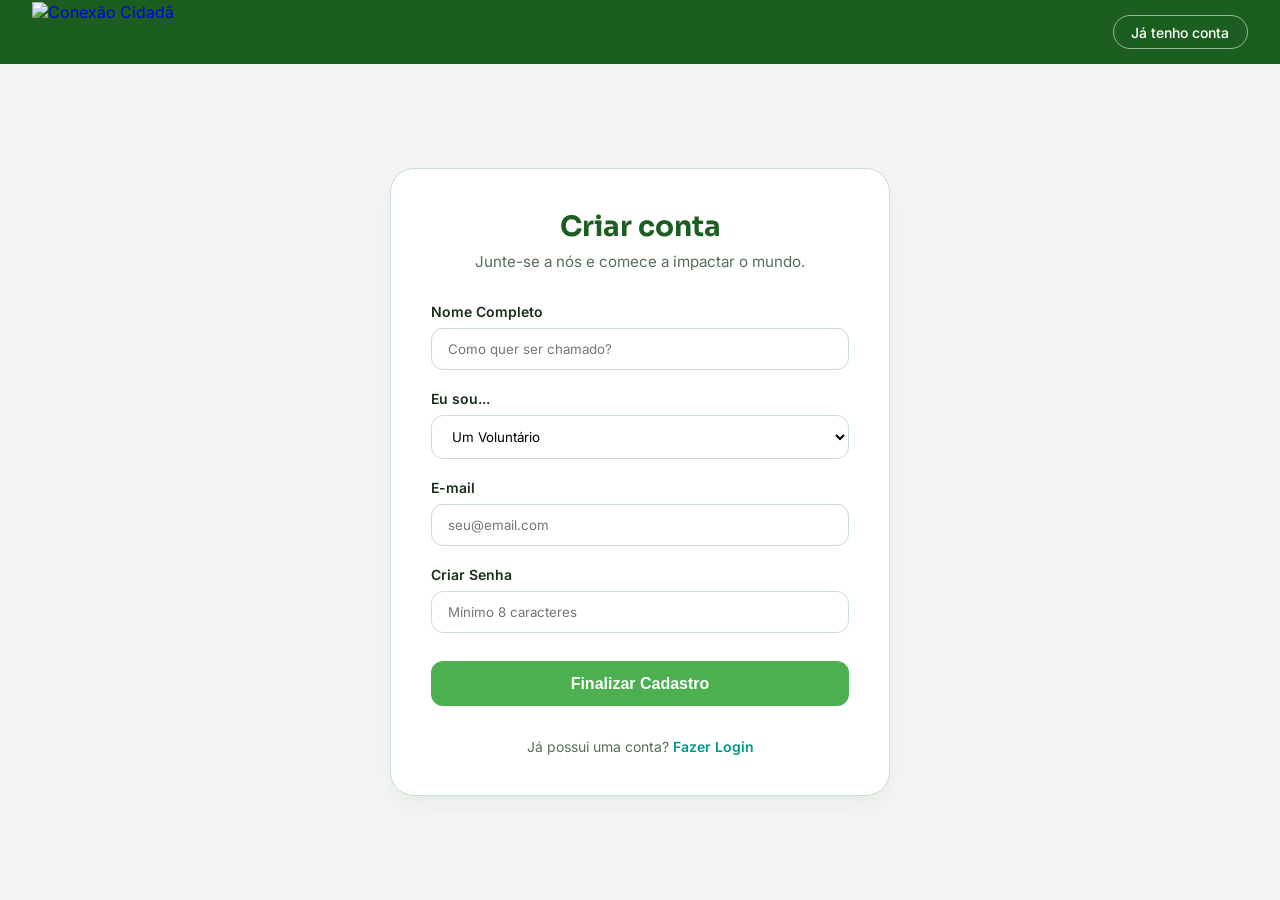
==== cadastro.html @ e44dca25 "Add files via upload" ====
<!DOCTYPE html>
<html lang="pt-BR">
<head>
  <meta charset="UTF-8" />
  <meta name="viewport" content="width=device-width, initial-scale=1.0" />
  <title>Cadastro - Conexão Cidadã</title>
  <link href="https://fonts.googleapis.com/css2?family=Sora:wght@400;600;700&family=Inter:wght@400;500&display=swap" rel="stylesheet" />
  <link rel="stylesheet" href="style.css" />
</head>
<body>

  <nav>
    <a href="index.html" class="logo-container">
        <img src="https://media.discordapp.net/attachments/785623564690259968/1493988202220879872/conexaocidadanobg.png?ex=69e0f870&is=69dfa6f0&hm=0b791dd927464cf101ebb1cff630a538ff5e6f431e7ca669d7d8e13f1de979b6&=&format=webp&quality=lossless" alt="Conexão Cidadã" class="logo-img">
    </a>
    <div class="nav-links">
        <a href="login.html" class="nav-links btn-outline">Já tenho conta</a>
    </div>
  </nav>

  <div class="register-container">
    <div class="register-card">
      <div class="register-header">
        <h2>Criar conta</h2>
        <p>Junte-se a nós e comece a impactar o mundo.</p>
      </div>
      
      <form id="form-cadastro">
        <div class="input-group">
          <label for="nome">Nome Completo</label>
          <input type="text" id="nome" placeholder="Como quer ser chamado?" required>
        </div>

        <div class="input-group">
          <label for="tipo">Eu sou...</label>
          <select id="tipo">
            <option value="voluntario">Um Voluntário</option>
            <option value="ong">Uma ONG</option>
          </select>
        </div>

        <div class="input-group">
          <label for="email">E-mail</label>
          <input type="email" id="email" placeholder="seu@email.com" required>
        </div>
        
        <div class="input-group">
          <label for="password">Criar Senha</label>
          <input type="password" id="password" placeholder="Mínimo 8 caracteres" required>
        </div>
        
        <button type="submit" class="btn-register">Finalizar Cadastro</button>
      </form>
      
      <div class="register-footer">
        Já possui uma conta? <a href="login.html">Fazer Login</a>
      </div>
    </div>
  </div>

  <script>
    document.getElementById('form-cadastro').addEventListener('submit', function(event) {
      event.preventDefault(); 

      // Pega os dados digitados
      const nome = document.getElementById('nome').value;
      const email = document.getElementById('email').value;
      const senha = document.getElementById('password').value;
      
      // Salva no LocalStorage
      localStorage.setItem('nomeUsuario', nome);
      localStorage.setItem('emailUsuario', email);
      localStorage.setItem('senhaUsuario', senha);
      localStorage.setItem('conectado', 'sim');
      
      alert('Cadastro realizado com sucesso! Bem-vindo(a) ao Conexão Cidadã.');
      window.location.href = 'index.html';
    });
  </script>
</body>
</html>
---- style.css ----
*, *::before, *::after { box-sizing: border-box; margin: 0; padding: 0; }
html {
  scroll-behavior: smooth;
}

:root {
  --green-light: #e8f5e9;
  --green-mid:   #4caf50;
  --green-dark:  #1b5e20;
  --teal-light:  #e0f7f4;
  --teal-mid:    #009688;
  --teal-dark:   #004d40;
  --amber:       #ff8f00;
  --bg:          #f4f6f3;
  --card-bg:     #ffffff;
  --text:        #1a2e1a;
  --muted:       #546e58;
  --border:      #c8deca;
  --blue-bg:     #e3f2fd;
  --blue-text:   #1565c0;
  --tag-red:     #c62828;
  --tag-red-bg:  #ffebee;
  --tag-green-bg:#e8f5e9;
  --tag-green:   #2e7d32;
  --tag-blue-bg: #e3f2fd;
  --tag-blue:    #1565c0;
}

body {
  font-family: 'Inter', sans-serif;
  background: var(--bg);
  color: var(--text);
  min-height: 100vh;
}

/* ── NAVBAR ── */
nav {
  background: var(--green-dark);
  padding: 0 2rem;
  height: 64px;
  display: flex;
  align-items: center;
  justify-content: space-between;
  position: sticky;
  top: 0;
  z-index: 100;
}

.logo-container {
  display: flex;
  align-items: center;
  text-decoration: none;
}

.logo-img {
  height: 60px; 
  width: auto;  
  display: block;
  transition: transform 0.2s;
}

.logo-img:hover {
  transform: scale(1.05); 
}

.logo {
  font-family: 'Sora', sans-serif;
  font-weight: 700;
  font-size: 1.3rem;
  color: #fff;
  letter-spacing: -0.5px;
}
.logo span { color: #a5d6a7; }

.nav-links { display: flex; gap: 0.75rem; align-items: center; }

.nav-links a {
  text-decoration: none;
  font-size: 0.875rem;
  font-weight: 500;
  padding: 0.45rem 1.1rem;
  border-radius: 999px;
  transition: background 0.2s;
}
.btn-outline {
  color: #fff;
  border: 1.5px solid rgba(255,255,255,0.55);
}
.btn-outline:hover { background: rgba(255,255,255,0.12); }
.btn-filled {
  background: var(--green-mid);
  color: #fff;
  border: 1.5px solid var(--green-mid);
}
.btn-filled:hover { background: #388e3c; }

/* ── HERO ── */
.hero {
  background: linear-gradient(135deg, var(--green-dark) 0%, var(--teal-dark) 100%);
  padding: 5rem 2rem 4rem;
  text-align: center;
  color: #fff;
}
.hero h1 {
  font-family: 'Sora', sans-serif;
  font-size: clamp(2rem, 5vw, 3.2rem);
  font-weight: 700;
  line-height: 1.2;
  margin-bottom: 1rem;
}
.hero h1 span { color: #a5d6a7; }
.hero p {
  font-size: 1.05rem;
  color: rgba(255,255,255,0.8);
  max-width: 560px;
  margin: 0 auto 2rem;
  line-height: 1.7;
}
.hero-btns { display: flex; gap: 1rem; justify-content: center; flex-wrap: wrap; }
.hero-btns a {
  text-decoration: none;
  font-weight: 600;
  font-size: 0.95rem;
  padding: 0.75rem 2rem;
  border-radius: 999px;
  transition: opacity 0.2s, transform 0.15s;
}
.hero-btns a:hover { opacity: 0.88; transform: translateY(-1px); }
.btn-hero-primary  { background: var(--green-mid); color: #fff; }
.btn-hero-secondary { background: rgba(255,255,255,0.15); color: #fff; border: 1.5px solid rgba(255,255,255,0.4); }

/* ── SEARCH & FILTERS ── */
.search-bar { max-width: 640px; margin: 2.5rem auto 0; padding: 0 1.5rem; }
.search-wrap {
  display: flex; background: #fff; border: 1.5px solid var(--border);
  border-radius: 999px; overflow: hidden; box-shadow: 0 2px 8px rgba(0,0,0,0.07);
}
.search-wrap input {
  flex: 1; border: none; outline: none; padding: 0.75rem 1.25rem;
  font-size: 0.95rem; font-family: 'Inter', sans-serif; color: var(--text); background: transparent;
}
.search-wrap button {
  background: var(--teal-mid); border: none; color: #fff; padding: 0 1.4rem;
  font-size: 1rem; cursor: pointer; transition: background 0.2s;
}
.search-wrap button:hover { background: #00796b; }

.filters { display: flex; gap: 0.5rem; justify-content: center; flex-wrap: wrap; padding: 1.25rem 1.5rem 0; }
.filter-chip {
  font-size: 0.8rem; font-weight: 500; padding: 0.35rem 0.9rem; border-radius: 999px;
  border: 1.5px solid var(--border); background: #fff; cursor: pointer;
  transition: background 0.2s, border-color 0.2s; color: var(--muted);
}
.filter-chip:hover, .filter-chip.active { background: var(--green-dark); border-color: var(--green-dark); color: #fff; }

/* ── ONGS SECTION ── */
section.ongs { max-width: 1160px; margin: 2.5rem auto; padding: 0 1.5rem; }
.section-title { font-family: 'Sora', sans-serif; font-size: 1.3rem; font-weight: 700; color: var(--green-dark); margin-bottom: 1.5rem; }
.ong-grid { display: grid; grid-template-columns: repeat(auto-fill, minmax(280px, 1fr)); gap: 1.25rem; }

.ong-card {
  background: var(--card-bg); border: 1.5px solid var(--border); border-radius: 16px;
  overflow: hidden; transition: transform 0.2s, box-shadow 0.2s; display: flex; flex-direction: column;
}
.ong-card:hover { transform: translateY(-3px); box-shadow: 0 8px 24px rgba(0,0,0,0.1); }
.card-header { padding: 1.1rem 1.25rem 0.75rem; border-bottom: 1px solid var(--border); display: flex; align-items: center; gap: 0.75rem; }
.card-avatar {
  width: 44px; height: 44px; border-radius: 12px; display: flex; align-items: center;
  justify-content: center; font-family: 'Sora', sans-serif; font-size: 1rem; font-weight: 700; flex-shrink: 0;
}
.card-title { font-family: 'Sora', sans-serif; font-weight: 700; font-size: 0.95rem; color: var(--text); }
.card-location { font-size: 0.75rem; color: var(--muted); margin-top: 2px; }
.card-body { padding: 1rem 1.25rem; flex: 1; }
.card-desc { font-size: 0.82rem; color: var(--muted); line-height: 1.55; margin-bottom: 0.85rem; }
.tags { display: flex; flex-wrap: wrap; gap: 0.35rem; margin-bottom: 0.9rem; }
.tag { font-size: 0.7rem; font-weight: 600; padding: 0.2rem 0.6rem; border-radius: 999px; }
.card-footer { padding: 0 1.25rem 1.1rem; }
.btn-inscricao {
  display: block; width: 100%; text-align: center; background: var(--teal-mid); color: #fff;
  border: none; border-radius: 999px; padding: 0.6rem; font-size: 0.875rem; font-weight: 600;
  cursor: pointer; text-decoration: none; font-family: 'Inter', sans-serif; transition: background 0.2s, transform 0.15s;
}
.btn-inscricao:hover { background: #00796b; transform: scale(1.01); }

/* Cores dos Avatares e Tags */
.av-green   { background: var(--green-light); color: var(--green-dark); }
.av-teal    { background: var(--teal-light);  color: var(--teal-dark); }
.av-amber   { background: #fff8e1; color: #e65100; }
.av-blue    { background: #e3f2fd; color: #0d47a1; }
.av-purple  { background: #f3e5f5; color: #4a148c; }
.av-coral   { background: #fce4ec; color: #880e4f; }
.tag-red   { background: var(--tag-red-bg);   color: var(--tag-red); }
.tag-green { background: var(--tag-green-bg); color: var(--tag-green); }
.tag-blue  { background: var(--tag-blue-bg);  color: var(--tag-blue); }
.tag-amber { background: #fff8e1; color: #e65100; }
.tag-purple{ background: #f3e5f5; color: #6a1b9a; }

/* ── COMO FUNCIONA ── */
.como { background: var(--green-dark); color: #fff; padding: 4rem 2rem; text-align: center; }
.como h2 { font-family: 'Sora', sans-serif; font-size: 1.6rem; font-weight: 700; margin-bottom: 0.5rem; }
.como p { color: rgba(255,255,255,0.7); margin-bottom: 2.5rem; }
.steps { display: flex; justify-content: center; gap: 2rem; flex-wrap: wrap; max-width: 860px; margin: 0 auto; }
.step { max-width: 200px; }
.step-num {
  width: 48px; height: 48px; background: rgba(255,255,255,0.15); border-radius: 50%;
  display: flex; align-items: center; justify-content: center; font-family: 'Sora', sans-serif;
  font-size: 1.25rem; font-weight: 700; margin: 0 auto 0.75rem; color: #a5d6a7;
}
.step-title { font-weight: 600; font-size: 0.95rem; margin-bottom: 0.35rem; }
.step-desc  { font-size: 0.8rem; color: rgba(255,255,255,0.65); line-height: 1.5; }

/* ── FOOTER ── */
footer { text-align: center; padding: 2rem; font-size: 0.8rem; color: var(--muted); border-top: 1px solid var(--border); background: #fff; }

/* ── PÁGINAS DE LOGIN E CADASTRO ── */
.login-container, .register-container {
  display: flex; align-items: center; justify-content: center; min-height: calc(100vh - 64px); padding: 2rem;
}
.login-card, .register-card {
  background: #ffffff; border: 1.5px solid var(--border); border-radius: 24px;
  padding: 2.5rem; width: 100%; max-width: 440px; box-shadow: 0 10px 25px rgba(0,0,0,0.05);
}
.register-card { max-width: 500px; }

.login-header, .register-header { text-align: center; margin-bottom: 2rem; }
.login-header h2, .register-header h2 { font-family: 'Sora', sans-serif; color: var(--green-dark); font-size: 1.75rem; margin-bottom: 0.5rem; }
.login-header p, .register-header p { color: var(--muted); font-size: 0.95rem; }

.input-group { margin-bottom: 1.25rem; }
.label-row { display: flex; justify-content: space-between; align-items: center; margin-bottom: 0.5rem; }
.input-group label { display: block; font-size: 0.875rem; font-weight: 600; color: var(--text); margin-bottom: 0.5rem; }
.input-group input, .input-group select {
  width: 100%; padding: 0.75rem 1rem; border-radius: 12px; border: 1.5px solid var(--border);
  font-family: 'Inter', sans-serif; outline: none; transition: border-color 0.2s; background: #fff;
}
.input-group input:focus, .input-group select:focus { border-color: var(--green-mid); }
.forgot-link { font-size: 0.8rem; color: var(--teal-mid); text-decoration: none; font-weight: 500; }

.btn-login, .btn-register {
  width: 100%; background: var(--green-mid); color: #fff; border: none; padding: 0.85rem;
  border-radius: 12px; font-weight: 600; font-size: 1rem; cursor: pointer; margin-top: 0.5rem; transition: background 0.2s;
}
.btn-login:hover, .btn-register:hover { background: var(--green-dark); }

.login-footer, .register-footer { text-align: center; margin-top: 2rem; font-size: 0.875rem; color: var(--muted); }
.login-footer a, .register-footer a { color: var(--teal-mid); font-weight: 600; text-decoration: none; }

/* ── PÁGINA DE INSCRIÇÃO ── */
.inscricao-container {
  max-width: 1000px; margin: 3rem auto; padding: 0 2rem; display: grid; grid-template-columns: 1fr 1fr; gap: 3rem; align-items: start;
}
.ong-info { background: var(--card-bg); padding: 2.5rem; border-radius: 24px; border: 1.5px solid var(--border); text-align: center; }
.ong-logo-large {
  width: 100px; height: 100px; background: var(--blue-bg); color: var(--blue-text); border-radius: 50%;
  display: flex; align-items: center; justify-content: center; font-family: 'Sora', sans-serif;
  font-size: 2.5rem; font-weight: 700; margin: 0 auto 1rem; overflow: hidden;
}
.ong-logo-large img { width: 100%; height: 100%; object-fit: cover; }
.ong-info h1 { font-family: 'Sora', sans-serif; color: var(--text); margin-bottom: 1.5rem; }
.ong-description-box {
  background: linear-gradient(135deg, #e3f2fd 0%, #fce4ec 100%); padding: 1.5rem; border-radius: 16px;
  color: var(--text); font-weight: 500; line-height: 1.6; margin-bottom: 1.5rem; text-align: left;
}
.ong-location {
  display: inline-flex; align-items: center; gap: 0.5rem; padding: 0.5rem 1rem; border: 1.5px solid var(--text);
  border-radius: 999px; font-weight: 600; font-size: 0.9rem; color: var(--text); text-decoration: none; transition: background 0.2s;
}
.ong-location:hover { background: var(--border); }

.ong-form {
  background: var(--card-bg); padding: 2.5rem; border-radius: 24px; border: 1.5px solid var(--border); box-shadow: 0 10px 25px rgba(0,0,0,0.05);
}
.ong-form h2 { font-family: 'Sora', sans-serif; color: var(--teal-mid); font-size: 1.2rem; margin-bottom: 1.5rem; }
.ong-form .input-group input { background: #f0f0f0; border-color: transparent; }
.ong-form .input-group input:focus { background: #fff; border-color: var(--teal-mid); }

.checkbox-group { display: flex; flex-direction: column; gap: 0.75rem; margin-bottom: 1.5rem; }
.checkbox-item { display: flex; align-items: center; gap: 0.5rem; font-size: 0.9rem; color: var(--text); cursor: pointer; }
.btn-pix {
  background: var(--teal-mid); color: #fff; border: none; padding: 0.6rem 1.2rem; border-radius: 999px;
  font-size: 0.85rem; font-weight: 600; cursor: pointer; display: inline-flex; align-items: center; gap: 0.5rem;
}
.btn-pix:hover { background: #00796b; }
.btn-finalizar {
  width: 100%; background: var(--green-mid); color: #fff; border: none; padding: 1rem; border-radius: 12px;
  font-weight: 700; font-size: 1.1rem; cursor: pointer; margin-top: 2rem; transition: background 0.2s;
}
.btn-finalizar:hover { background: var(--green-dark); }

@media (max-width: 768px) {
  .inscricao-container { grid-template-columns: 1fr; }
}
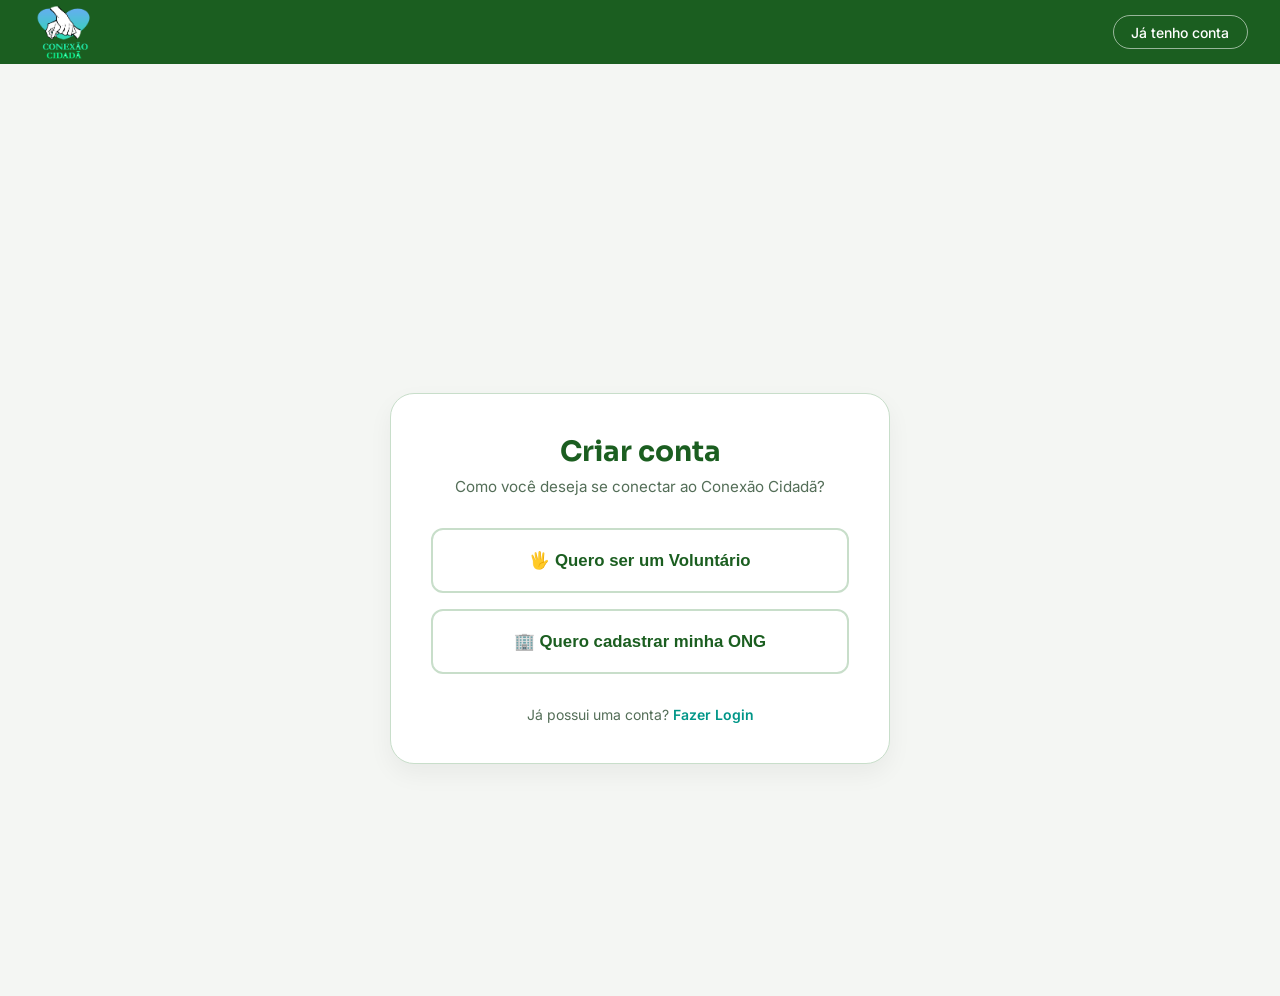
==== commit 42c01ef2: "Add files via upload" ====
--- a/cadastro.html
+++ b/cadastro.html
@@ -6,51 +6,92 @@
   <title>Cadastro - Conexão Cidadã</title>
   <link href="https://fonts.googleapis.com/css2?family=Sora:wght@400;600;700&family=Inter:wght@400;500&display=swap" rel="stylesheet" />
   <link rel="stylesheet" href="style.css" />
+  <style>
+    .selection-group { display: flex; flex-direction: column; gap: 1rem; margin-top: 1.5rem; }
+    .btn-select-type {
+      width: 100%; background: #fff; border: 2px solid var(--border); padding: 1.25rem;
+      border-radius: 12px; font-weight: 600; font-size: 1.05rem; color: var(--green-dark);
+      cursor: pointer; transition: all 0.2s; display: flex; align-items: center; justify-content: center; gap: 0.5rem;
+    }
+    .btn-select-type:hover { border-color: var(--green-mid); background: var(--green-light); transform: translateY(-2px); }
+    .escondido { display: none !important; }
+    .btn-back { background: transparent; border: none; color: var(--teal-mid); font-weight: 600; font-size: 0.9rem; cursor: pointer; margin-bottom: 1rem; display: inline-flex; align-items: center; gap: 0.25rem; }
+  </style>
 </head>
 <body>
 
   <nav>
     <a href="index.html" class="logo-container">
-        <img src="https://media.discordapp.net/attachments/785623564690259968/1493988202220879872/conexaocidadanobg.png?ex=69e0f870&is=69dfa6f0&hm=0b791dd927464cf101ebb1cff630a538ff5e6f431e7ca669d7d8e13f1de979b6&=&format=webp&quality=lossless" alt="Conexão Cidadã" class="logo-img">
+        <img src="conexãocidadanobg.png" alt="Conexão Cidadã" class="logo-img">
     </a>
     <div class="nav-links">
         <a href="login.html" class="nav-links btn-outline">Já tenho conta</a>
     </div>
   </nav>
 
-  <div class="register-container">
+  <div class="register-container" style="margin-top: 6rem;">
     <div class="register-card">
-      <div class="register-header">
-        <h2>Criar conta</h2>
-        <p>Junte-se a nós e comece a impactar o mundo.</p>
+      
+      <div id="passo-selecao">
+        <div class="register-header">
+          <h2>Criar conta</h2>
+          <p>Como você deseja se conectar ao Conexão Cidadã?</p>
+        </div>
+        <div class="selection-group">
+          <button class="btn-select-type" onclick="mudarPasso('voluntario')">🖐️ Quero ser um Voluntário</button>
+          <button class="btn-select-type" onclick="mudarPasso('ong')">🏢 Quero cadastrar minha ONG</button>
+        </div>
       </div>
-      
-      <form id="form-cadastro">
-        <div class="input-group">
-          <label for="nome">Nome Completo</label>
-          <input type="text" id="nome" placeholder="Como quer ser chamado?" required>
+
+      <div id="passo-voluntario" class="escondido">
+        <button class="btn-back" onclick="voltarEscolha()">← Mudar tipo de conta</button>
+        <div class="register-header">
+          <h2>Cadastro de Voluntário</h2>
+          <p>Encontre causas incríveis e transforme vidas.</p>
         </div>
+        <form id="form-cadastro-voluntario">
+          <div class="input-group">
+            <label for="vol-nome">Nome Completo</label>
+            <input type="text" id="vol-nome" placeholder="Como quer ser chamado?" required>
+          </div>
+          <div class="input-group">
+            <label for="vol-email">E-mail</label>
+            <input type="email" id="vol-email" placeholder="seu@email.com" required>
+          </div>
+          <div class="input-group">
+            <label for="vol-password">Criar Senha</label>
+            <input type="password" id="vol-password" placeholder="Mínimo 8 caracteres" required>
+          </div>
+          <button type="submit" class="btn-register">Finalizar Cadastro</button>
+        </form>
+      </div>
 
-        <div class="input-group">
-          <label for="tipo">Eu sou...</label>
-          <select id="tipo">
-            <option value="voluntario">Um Voluntário</option>
-            <option value="ong">Uma ONG</option>
-          </select>
+      <div id="passo-ong" class="escondido">
+        <button class="btn-back" onclick="voltarEscolha()">← Mudar tipo de conta</button>
+        <div class="register-header">
+          <h2>Cadastro de Organização</h2>
+          <p>Divulgue seus projetos e encontre apoiadores.</p>
         </div>
-
-        <div class="input-group">
-          <label for="email">E-mail</label>
-          <input type="email" id="email" placeholder="seu@email.com" required>
-        </div>
-        
-        <div class="input-group">
-          <label for="password">Criar Senha</label>
-          <input type="password" id="password" placeholder="Mínimo 8 caracteres" required>
-        </div>
-        
-        <button type="submit" class="btn-register">Finalizar Cadastro</button>
-      </form>
+        <form id="form-cadastro-ong">
+          <div class="input-group">
+            <label for="ong-nome">Nome da Organização</label>
+            <input type="text" id="ong-nome" placeholder="Nome da instituição" required>
+          </div>
+          <div class="input-group">
+            <label for="ong-cnpj">CNPJ</label>
+            <input type="text" id="ong-cnpj" placeholder="00.000.000/0001-00" required>
+          </div>
+          <div class="input-group">
+            <label for="ong-email">E-mail Institucional</label>
+            <input type="email" id="ong-email" placeholder="contato@ong.org" required>
+          </div>
+          <div class="input-group">
+            <label for="ong-password">Criar Senha</label>
+            <input type="password" id="ong-password" placeholder="Mínimo 8 caracteres" required>
+          </div>
+          <button type="submit" class="btn-register">Cadastrar Organização</button>
+        </form>
+      </div>
       
       <div class="register-footer">
         Já possui uma conta? <a href="login.html">Fazer Login</a>
@@ -59,21 +100,44 @@
   </div>
 
   <script>
-    document.getElementById('form-cadastro').addEventListener('submit', function(event) {
-      event.preventDefault(); 
+    const passoSelecao = document.getElementById('passo-selecao');
+    const passoVoluntario = document.getElementById('passo-voluntario');
+    const passoOng = document.getElementById('passo-ong');
 
-      // Pega os dados digitados
-      const nome = document.getElementById('nome').value;
-      const email = document.getElementById('email').value;
-      const senha = document.getElementById('password').value;
-      
-      // Salva no LocalStorage
-      localStorage.setItem('nomeUsuario', nome);
-      localStorage.setItem('emailUsuario', email);
-      localStorage.setItem('senhaUsuario', senha);
+    function mudarPasso(tipo) {
+      passoSelecao.classList.add('escondido');
+      if (tipo === 'voluntario') {
+        passoVoluntario.classList.remove('escondido');
+      } else {
+        passoOng.classList.remove('escondido');
+      }
+    }
+
+    function voltarEscolha() {
+      passoVoluntario.classList.add('escondido');
+      passoOng.classList.add('escondido');
+      passoSelecao.classList.remove('escondido');
+    }
+
+    // Submit Voluntário
+    document.getElementById('form-cadastro-voluntario').addEventListener('submit', function(e) {
+      e.preventDefault();
+      localStorage.setItem('nomeUsuario', document.getElementById('vol-nome').value);
+      localStorage.setItem('emailUsuario', document.getElementById('vol-email').value);
+      localStorage.setItem('senhaUsuario', document.getElementById('vol-password').value);
+      localStorage.setItem('tipoUsuario', 'voluntario');
       localStorage.setItem('conectado', 'sim');
-      
-      alert('Cadastro realizado com sucesso! Bem-vindo(a) ao Conexão Cidadã.');
+      window.location.href = 'index.html';
+    });
+
+    // Submit ONG
+    document.getElementById('form-cadastro-ong').addEventListener('submit', function(e) {
+      e.preventDefault();
+      localStorage.setItem('nomeUsuario', document.getElementById('ong-nome').value);
+      localStorage.setItem('emailUsuario', document.getElementById('ong-email').value);
+      localStorage.setItem('senhaUsuario', document.getElementById('ong-password').value);
+      localStorage.setItem('tipoUsuario', 'ong');
+      localStorage.setItem('conectado', 'sim');
       window.location.href = 'index.html';
     });
   </script>
